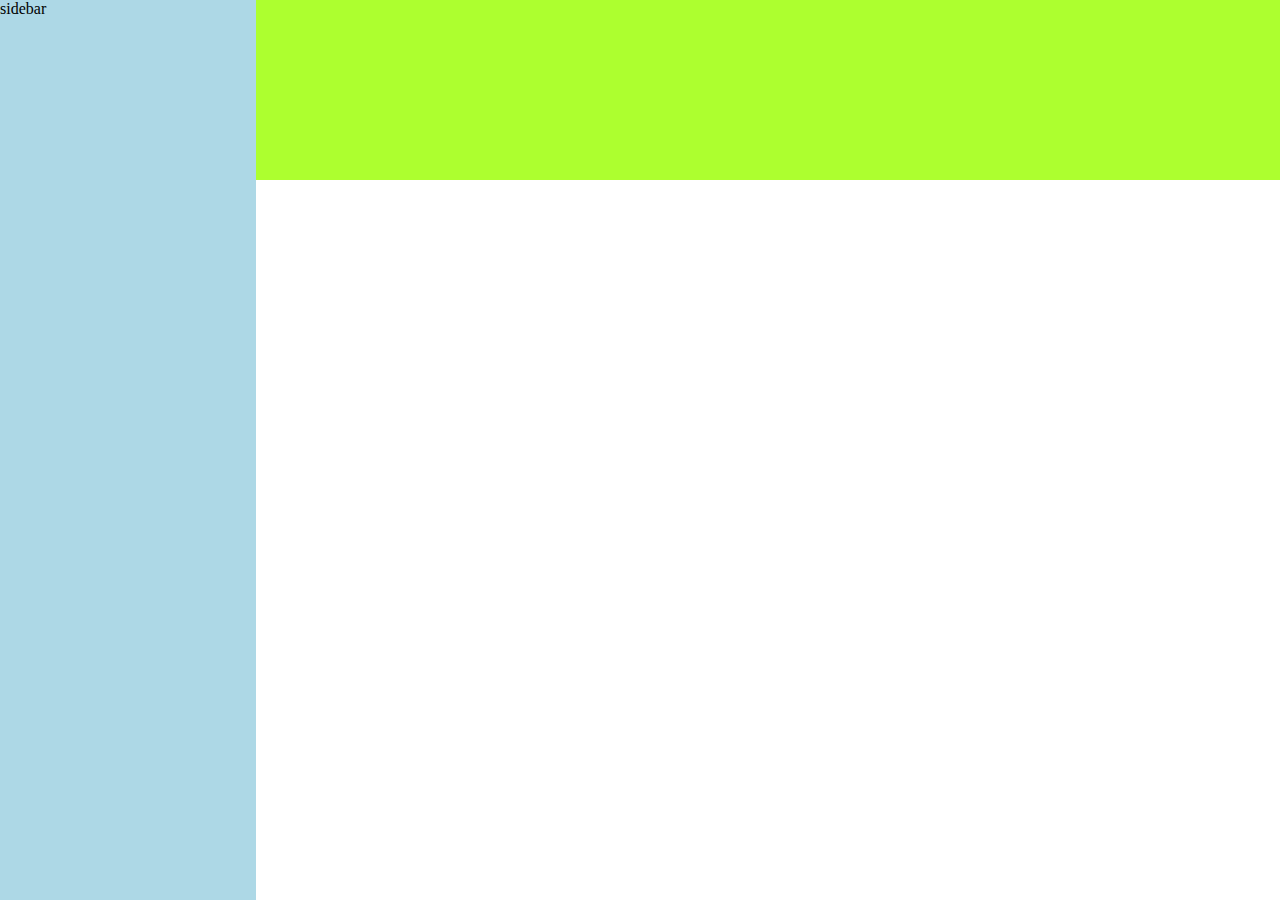
==== index.html @ d16933cb "Created basic structure for dashboard" ====
<!DOCTYPE html>
<html lang="en">
<head>
    <meta charset="UTF-8">
    <meta name="viewport" content="width=device-width, initial-scale=1.0">
    <title>Dashboard</title>
    <link rel="stylesheet" href="style.css">
</head>
<body>
    <div class="sidebar">
        sidebar
    </div>
    <div class="header">

    </div>
    <div class="board-body"></div>
</body>
</html>
---- style.css ----
body {
    margin: 0;
    padding: 0;
    width: 100vw;
    height: 100vh;
    display: grid;
    grid-template-columns: 1fr 4fr;
    grid-template-rows: 1fr 4fr;
}

.sidebar {
    grid-column: 1 / 1;
    grid-row: 1 / 3;
    background-color: lightblue;
}

.header {
    grid-column: 2 / 2;
    grid-row: 1 / 2;
    background-color: greenyellow;
}
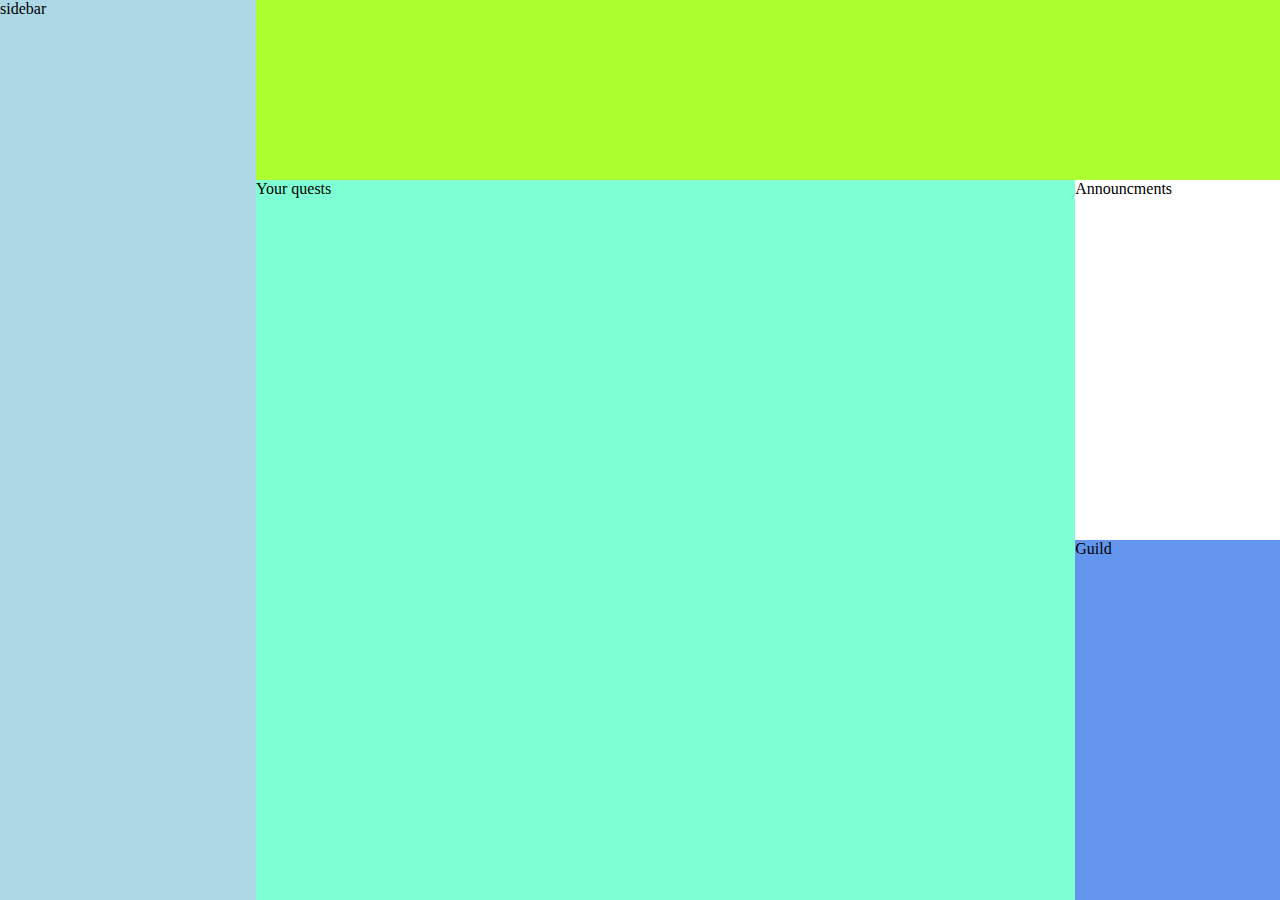
==== commit 16016953: "Created basic structure for actual board" ====
--- a/index.html
+++ b/index.html
@@ -7,12 +7,16 @@
     <link rel="stylesheet" href="style.css">
 </head>
 <body>
-    <div class="sidebar">
+    <section class="sidebar">
         sidebar
-    </div>
-    <div class="header">
+    </section>
+    <section class="header">
 
-    </div>
-    <div class="board-body"></div>
+    </section>
+    <section class="board-body">
+        <div  class="quests">Your quests</div>
+        <div class="announcments">Announcments</div>
+        <div class="guild">Guild</div>
+    </section>
 </body>
 </html>--- a/style.css
+++ b/style.css
@@ -21,4 +21,26 @@
     grid-column: 2 / 2;
     grid-row: 1 / 2;
     background-color: greenyellow;
+}
+
+.board-body {
+    display: grid;
+    grid-template-columns: 4fr 1fr;
+    grid-template-rows: 1fr 1fr;
+}
+
+.quests {
+    grid-column: 1 / 1;
+    grid-row: 1 / 3;
+    background-color: aquamarine;
+}
+
+.announcements {
+    grid-column: 2 / 2;
+    grid-row: 1 / 2;
+    background-color: chocolate;
+}
+
+.guild {
+    background-color: cornflowerblue;
 }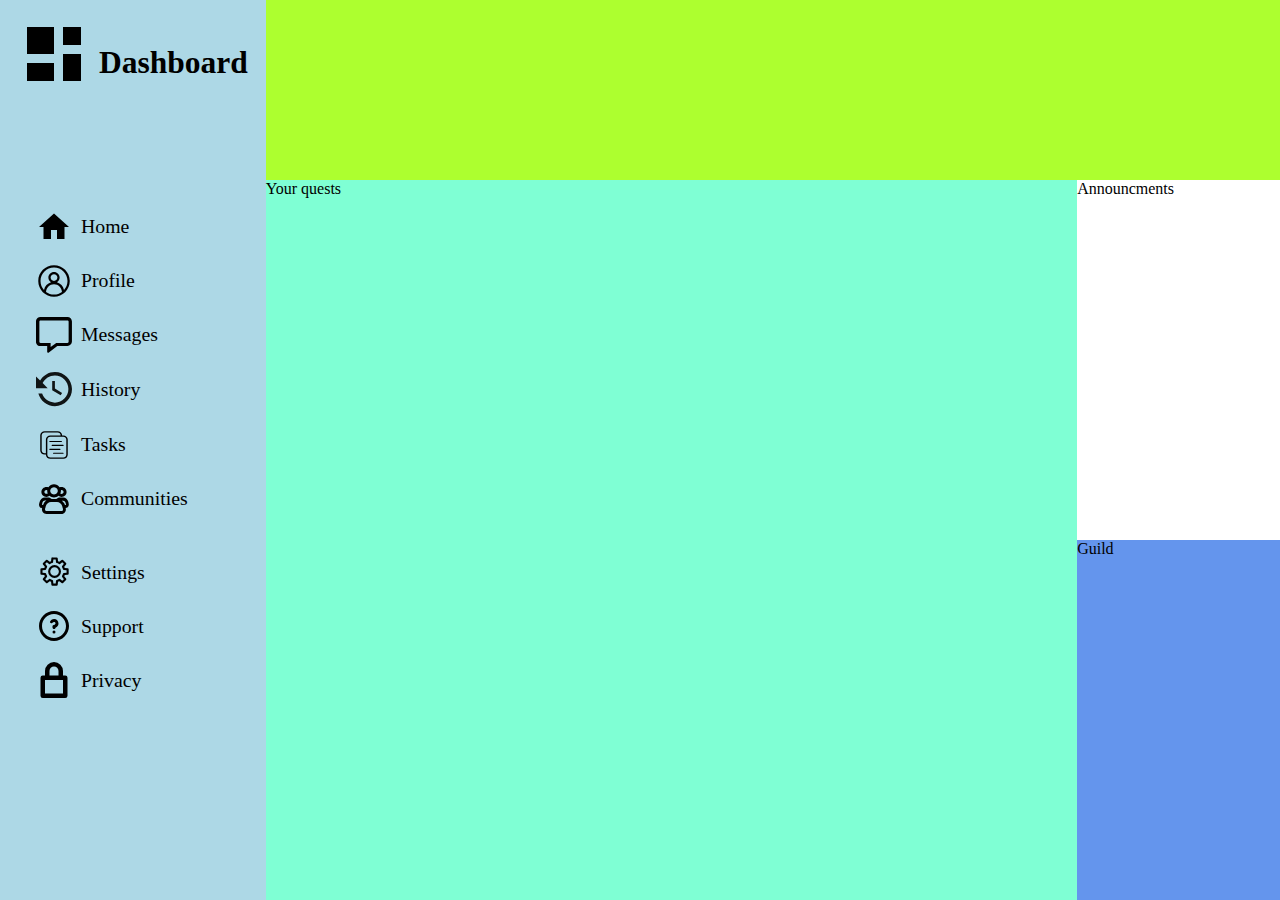
==== commit af1fa61d: "structured and stylised sidebar. Added sidebar icons" ====
--- a/index.html
+++ b/index.html
@@ -8,7 +8,50 @@
 </head>
 <body>
     <section class="sidebar">
-        sidebar
+        <div class="sidebar-heading">
+            <img src="assets/icons/noun-dashboard-4435403.svg" alt="dashboard-icon">
+            <h1>Dashboard</h1>
+        </div>
+        <div class="menu">
+            <div class="menu-container">
+                <img class="menu-icon" src="assets/icons/home-icon.svg" alt="home-icon">
+                <div class="menu-link">Home</div>
+            </div>
+            <div class="menu-container">
+                <img class="menu-icon" src="assets/icons/profile-icon.svg" alt="home-icon">
+                <div class="menu-link">Profile</div>
+            </div>
+            <div class="menu-container">
+                <img class="menu-icon" src="assets/icons/message-icon.svg" alt="home-icon">
+                <div class="menu-link">Messages</div>
+            </div>
+            <div class="menu-container">
+                <img class="menu-icon" src="assets/icons/history-icon.svg" alt="home-icon">
+                <div class="menu-link">History</div>
+            </div>
+            <div class="menu-container">
+                <img class="menu-icon" src="assets/icons/task-icon.svg" alt="home-icon">
+                <div class="menu-link">Tasks</div>
+            </div>
+            <div class="menu-container">
+                <img class="menu-icon" src="assets/icons/community-icon.svg" alt="home-icon">
+                <div class="menu-link">Communities</div>
+            </div>
+        </div>
+        <div class="menu">
+            <div class="menu-container">
+                <img class="menu-icon" src="assets/icons/settings-icon.svg" alt="home-icon">
+                <div class="menu-link">Settings</div>
+            </div>
+            <div class="menu-container">
+                <img class="menu-icon" src="assets/icons/support-icon.svg" alt="home-icon">
+                <div class="menu-link">Support</div>
+            </div>
+            <div class="menu-container">
+                <img class="menu-icon" src="assets/icons/privacy-icon.svg" alt="home-icon">
+                <div class="menu-link">Privacy</div>
+            </div>
+        </div>
     </section>
     <section class="header">
 
--- a/style.css
+++ b/style.css
@@ -15,7 +15,50 @@
     grid-column: 1 / 1;
     grid-row: 1 / 3;
     background-color: lightblue;
+    padding: min(2vh,2vw);
+    display: grid;
+    grid-template-rows: 1fr 2fr 2fr;
 }
+
+
+
+.sidebar-heading {
+    grid-row: 1 / 2;
+    display: flex;
+    align-items: center;
+    align-self: start;
+}
+
+.sidebar-heading > img {
+    width: min(8vh,10vw);
+    margin-right: min(1vh,1vw);
+}
+
+.sidebar-heading > h1 {
+    font-size: min(3.5vh,5vw);
+}
+
+.menu {
+    display: flex;
+    flex-direction: column;
+    padding: min(2vh, 2vw);
+    gap: min(2vh, 2vw);
+}
+
+.menu-container {
+    display: flex;
+    align-items: center;
+    gap: 1vh;
+}
+
+.menu-icon {
+    width: min(4vh,4vw);
+}
+
+.menu-link {
+    font-size: min(2.2vh,4vw);
+}
+
 
 .header {
     grid-column: 2 / 2;
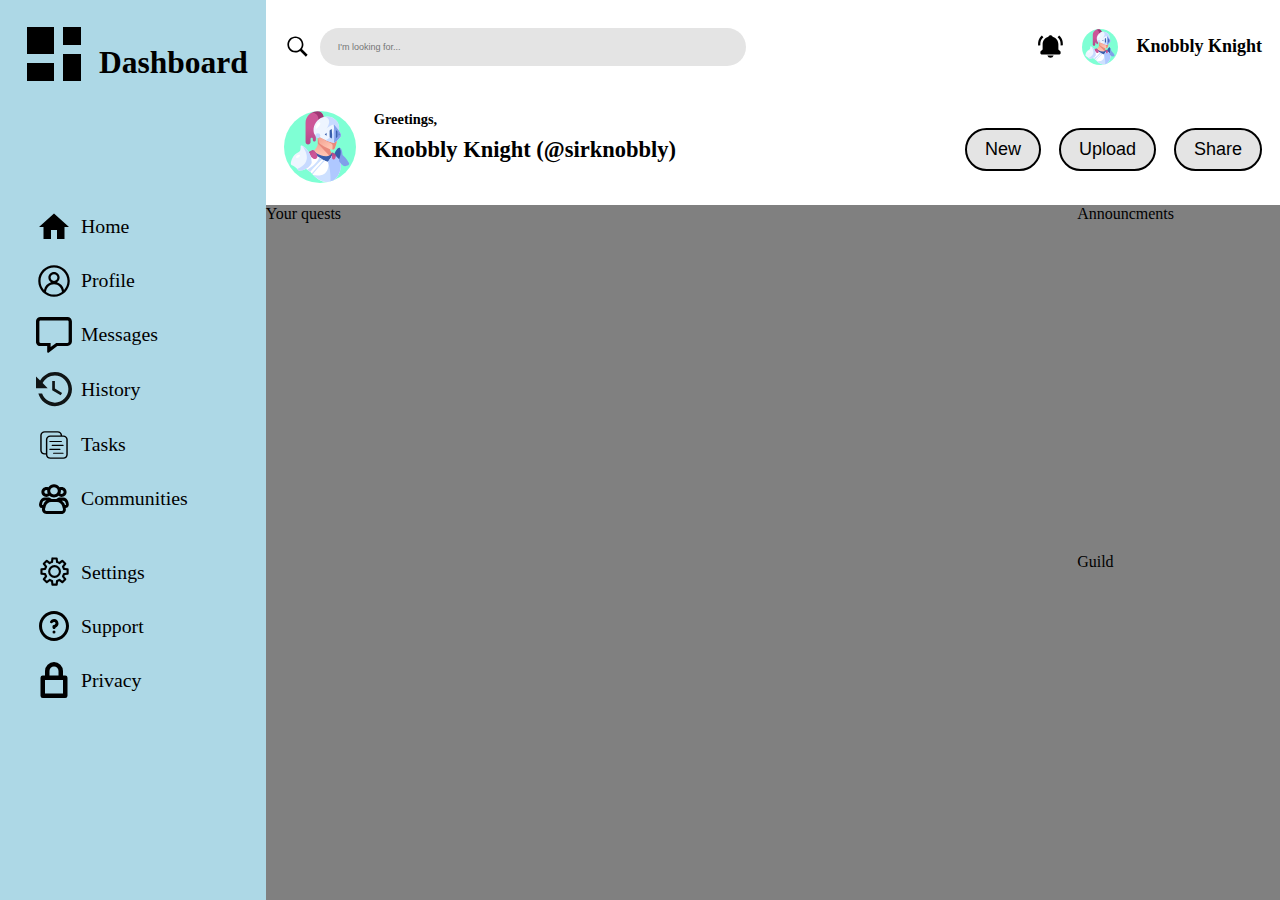
==== commit f2a84f06: "added features to header and stylised" ====
--- a/index.html
+++ b/index.html
@@ -7,6 +7,35 @@
     <link rel="stylesheet" href="style.css">
 </head>
 <body>
+    <header>
+        <div class="head-upper">
+            <div class="search-container">
+                <img class="head-icon" src="assets/icons/search-icon.svg" alt="search icon">
+                <input class="searchbar" type="text" placeholder="I'm looking for...">
+            </div>
+            <div class="profile-icons">
+                <img class="head-icon" src="assets/icons/bell-icon.svg" alt="bell ring icon">
+                <img class="profile-icon-mini" src="assets/icons/knight-icon.svg" alt="knight profile icon">
+                <p class="profile-name-mini">Knobbly Knight</p>
+            </div>
+        </div>
+        <div class="head-lower">
+            <div class="greeting-container">
+                <div class="profile-icon-container">
+                    <img class="profile-icon-normal" src="assets/icons/knight-icon.svg" alt="knight profile icon">
+                </div>
+            </div>
+            <div class="greeting-text-container">
+                <p class="greet">Greetings,</p>
+                <p class="profile-name-normal">Knobbly Knight (@sirknobbly)</p>
+            </div>
+            <div class="buttons-container">
+                <button class="header-button">New</button>
+                <button class="header-button">Upload</button>
+                <button class="header-button">Share</button>
+            </div>
+        </div>
+    </header>
     <section class="sidebar">
         <div class="sidebar-heading">
             <img src="assets/icons/noun-dashboard-4435403.svg" alt="dashboard-icon">
@@ -53,9 +82,6 @@
             </div>
         </div>
     </section>
-    <section class="header">
-
-    </section>
     <section class="board-body">
         <div  class="quests">Your quests</div>
         <div class="announcments">Announcments</div>
--- a/style.css
+++ b/style.css
@@ -1,4 +1,6 @@
-
+:root {
+    --light-grey: rgb(228, 228, 228);
+}
 
 
 body {
@@ -60,30 +62,137 @@
 }
 
 
-.header {
+header {
     grid-column: 2 / 2;
     grid-row: 1 / 2;
-    background-color: greenyellow;
+    display: flex;
+    flex-flow: column nowrap;
 }
+
+.head-upper {
+    display: flex;
+    gap: 2vh;
+}
+
+.search-container {
+    flex: 1;
+    display: flex;
+    padding: 2vh;
+    gap: 1vh;
+    align-items: center;
+
+}
+
+.searchbar {
+    height: 4vh;
+    flex: 1;
+    min-width: 1vh;
+    max-width: 50vh;
+    font-size: 1vh;
+    padding-left: 2vh;
+    border-radius: 25vh;
+    border: none;
+    background-color: var(--light-grey);
+}
+
+
+.head-icon {
+    width: min(3vh, 3vw);
+}
+
+.profile-icons {
+    
+    padding: min(2vh, 2vw);
+    gap: min(2vh, 2vw);
+    align-items: center;
+    justify-content: flex-end;
+    display: flex;
+    flex: 1;
+}
+
+.profile-icon-mini {
+    width: min(4vh, 4vw);
+    border-radius: 3vh;
+    background-color: aquamarine;
+}
+
+.profile-name-mini {
+    font-size: min(2vh, 2vw);
+    font-weight: bold;
+    align-self: center;
+}
+
+.head-lower {
+    display: flex;
+    padding: 2vh;
+}
+
+.greeting-container {
+    display: flex;
+    align-items: center;
+    gap: min(2vh, 2vw);
+}
+
+.profile-icon-normal {
+    width: min(8vh, 10vw);
+    border-radius: 5vh;
+    background-color: aquamarine;
+}
+
+.greeting-text-container {
+    display: flex;
+    flex-direction: column;
+    gap: min(1vh, 1vw);
+    font-weight: bold;
+    padding-left: 2vh;
+}
+
+.greet {
+    font-size: min(1.6vh, 3vw);
+    padding: 0;
+    margin: 0;
+}
+
+.profile-name-normal {
+    font-size: min(2.5vh, 3vw);
+    padding: 0;
+    margin: 0;
+}
+
+.buttons-container {
+    display: flex;
+    flex: 1;
+    justify-content: flex-end;
+    align-items: center;
+    gap: min(2vh, 2vw)
+}
+
+.header-button {
+    font-size: min(2vh, 3vw);
+    padding: min(1vh,2vw) min(2vh,3vw);
+    background-color: var(--light-grey);
+    border-radius: 5vh;
+    border-style: solid;
+    border-color: black;
+}
+
 
 .board-body {
     display: grid;
     grid-template-columns: 4fr 1fr;
     grid-template-rows: 1fr 1fr;
+    background-color: grey;
 }
 
 .quests {
     grid-column: 1 / 1;
     grid-row: 1 / 3;
-    background-color: aquamarine;
 }
 
 .announcements {
     grid-column: 2 / 2;
     grid-row: 1 / 2;
-    background-color: chocolate;
 }
 
 .guild {
-    background-color: cornflowerblue;
 }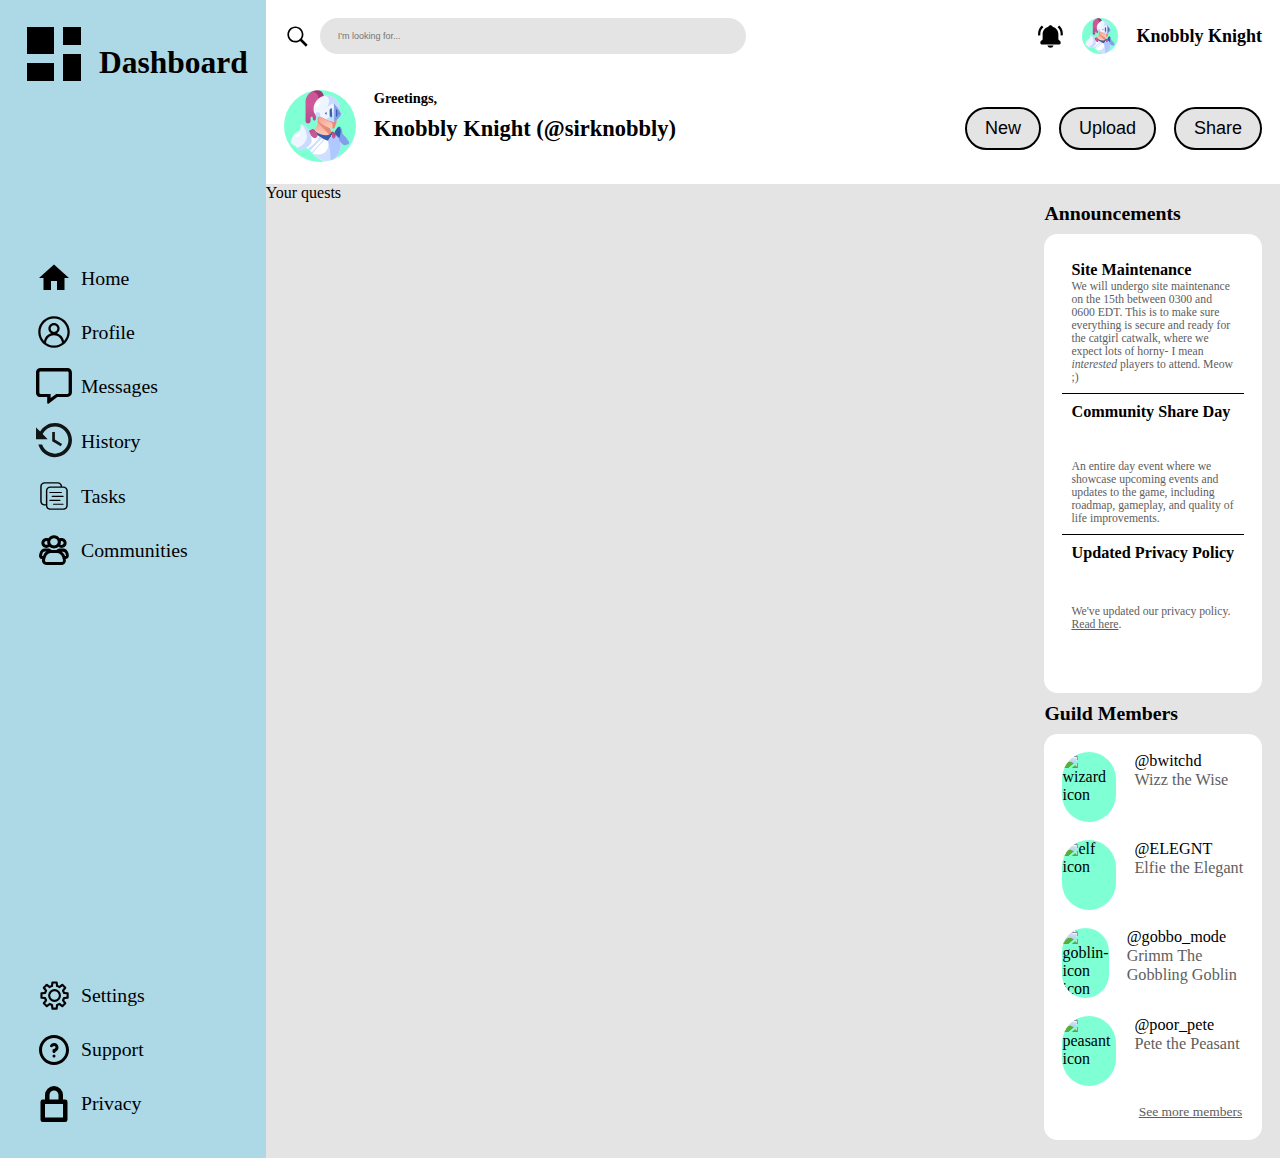
==== commit a23b5ab9: "Added announcement and guild member sections, with style!" ====
--- a/index.html
+++ b/index.html
@@ -41,7 +41,7 @@
             <img src="assets/icons/noun-dashboard-4435403.svg" alt="dashboard-icon">
             <h1>Dashboard</h1>
         </div>
-        <div class="menu">
+        <div class="menu-top">
             <div class="menu-container">
                 <img class="menu-icon" src="assets/icons/home-icon.svg" alt="home-icon">
                 <div class="menu-link">Home</div>
@@ -67,7 +67,7 @@
                 <div class="menu-link">Communities</div>
             </div>
         </div>
-        <div class="menu">
+        <div class="menu-bottom">
             <div class="menu-container">
                 <img class="menu-icon" src="assets/icons/settings-icon.svg" alt="home-icon">
                 <div class="menu-link">Settings</div>
@@ -82,10 +82,69 @@
             </div>
         </div>
     </section>
-    <section class="board-body">
+    <main>
         <div  class="quests">Your quests</div>
-        <div class="announcments">Announcments</div>
-        <div class="guild">Guild</div>
-    </section>
+        <div class="other">
+            <p class="main-header-text">Announcements</p>
+            <div class="announcements-container">
+                <div class="announcement">
+                    <div class="announcement-header">Site Maintenance</div>
+                    <div class="announcement-text">
+                        We will undergo site maintenance on the 15th between 0300 and 0600 EDT. This is to make sure everything
+                        is secure and ready for the catgirl catwalk, where we expect lots of horny- I mean <em>interested</em>
+                        players to attend. Meow ;)
+                    </div>
+                </div>
+                <div class="announcement">
+                    <div class="announcement-header">Community Share Day</div>
+                    <div class="announcement-text">
+                        An entire day event where we showcase upcoming events and updates to the game,
+                        including roadmap, gameplay, and quality of life improvements.
+                    </div>
+                </div>
+                <div class="announcement">
+                    <div class="announcement-header">Updated Privacy Policy</div>
+                    <div class="announcement-text">
+                        We've updated our privacy policy. <u>Read here</u>.
+                    </div>
+                </div>
+                
+            </div>
+            <p class="main-header-text">Guild Members</p>
+            <div class="guild-container">
+                <div class="member-container">
+                    <img class="member-icon" src="assets/icons/wizard_icon.svg" alt="wizard icon">
+                    <div class="member-info">
+                        <p class="member-tag">@bwitchd</p>
+                        <p class="member-name">Wizz the Wise</p>
+                    </div>
+                </div>
+                <div class="member-container">
+                    <img class="member-icon" src="assets/icons/elf-icon.svg" alt="elf icon">
+                    <div class="member-info">
+                        <p class="member-tag">@ELEGNT</p>
+                        <p class="member-name">Elfie the Elegant</p>
+                    </div>
+                </div>
+                <div class="member-container">
+                    <img class="member-icon" src="assets/icons/goblin-icon.svg" alt="goblin-icon icon">
+                    <div class="member-info">
+                        <p class="member-tag">@gobbo_mode</p>
+                        <p class="member-name">Grimm The Gobbling Goblin</p>
+                    </div>
+                </div>
+                <div class="member-container">
+                    <img class="member-icon" src="assets/icons/peasant-icon.svg" alt="peasant icon">
+                    <div class="member-info">
+                        <p class="member-tag">@poor_pete</p>
+                        <p class="member-name">Pete the Peasant</p>
+                    </div>
+                </div>
+                <div class="link-container">
+                    <a href="#">See more members</a>
+                </div>
+            </div>
+        </div>
+    </main>
 </body>
 </html>--- a/style.css
+++ b/style.css
@@ -1,8 +1,13 @@
 :root {
     --light-grey: rgb(228, 228, 228);
-}
-
-
+    --text-colour: rgb(94, 94, 94);
+}
+
+* {
+    box-sizing: border-box;
+    padding: 0;
+    margin: 0;
+}
 body {
     margin: 0;
     padding: 0;
@@ -40,9 +45,17 @@
     font-size: min(3.5vh,5vw);
 }
 
-.menu {
-    display: flex;
-    flex-direction: column;
+.menu-top {
+    display: flex;
+    flex-direction: column;
+    padding: min(2vh, 2vw);
+    gap: min(2vh, 2vw);
+}
+
+.menu-bottom {
+    display: flex;
+    flex-direction: column;
+    justify-content: flex-end;
     padding: min(2vh, 2vw);
     gap: min(2vh, 2vw);
 }
@@ -67,6 +80,7 @@
     grid-row: 1 / 2;
     display: flex;
     flex-flow: column nowrap;
+    
 }
 
 .head-upper {
@@ -177,22 +191,113 @@
 }
 
 
-.board-body {
-    display: grid;
-    grid-template-columns: 4fr 1fr;
-    grid-template-rows: 1fr 1fr;
-    background-color: grey;
+main {
+    display: grid;
+    grid-template-columns: 3fr 1fr;
+    background-color: var(--light-grey);
 }
 
 .quests {
     grid-column: 1 / 1;
-    grid-row: 1 / 3;
-}
-
-.announcements {
+}
+
+.other {
     grid-column: 2 / 2;
-    grid-row: 1 / 2;
-}
-
-.guild {
+    display: flex;
+    flex-direction: column;
+    padding: 2vh;
+    row-gap: 1vh;
+}
+
+.main-header-text {
+    font-weight: bold;
+    font-size: 2.2vh;
+}
+
+.announcements-container{
+    display: grid;
+    background-color: white;
+    grid-template-rows: repeat(3, 1fr);
+    padding: 2vh;
+    border-radius: 1.5vh;
+    justify-content: center;
+
+}
+
+.announcements-container .announcement:first-child {
+    border: none;
+}
+
+.announcement {
+    display: flex;
+    flex: 1;
+    flex-direction: column;
+    overflow: hidden;
+    text-overflow: ellipsis;
+    padding: 1vh;
+    border-top: 1px solid black;
+}
+
+.announcement-header {
+    font-size: 1.8vh;
+    font-weight: bold;
+    flex: 1;
+}
+
+.announcement-text {
+    font-size: 1.3vh;
+    color: var(--text-colour);
+    flex: 1;
+}
+
+.guild-container {
+    display: grid;
+    background-color: white;
+    grid-template-rows: repeat(4, 1fr) 0.25fr;
+    padding: 2vh;
+    border-radius: 1.5vh;
+    justify-content: center;
+    gap: 2vh;
+}
+
+.member-container {
+    display: flex;
+    flex: 1;
+    gap: 2vh;
+    justify-content: flex-start;
+}
+.member-icon {
+    width: min(6vh, 10vw);
+    background-color: aquamarine;
+    border-radius: 5vh;
+}
+
+.member-text {
+    display: flex;
+    flex-direction: column;
+    justify-content: center;
+}
+
+.member-tag {
+    font-size: 1.8vh;
+}
+
+.member-name {
+    font-size: 1.8vh;
+    color: var(--text-colour);
+}
+
+.link-container {
+    display: flex;
+    justify-content: flex-end;
+}
+
+.link-container a:link {
+    margin-right: 1%;
+    color: var(--text-colour);
+    font-size: 1.5vh;
+}
+
+.link-container a:visited {
+    color: rgb(69, 69, 69);
 }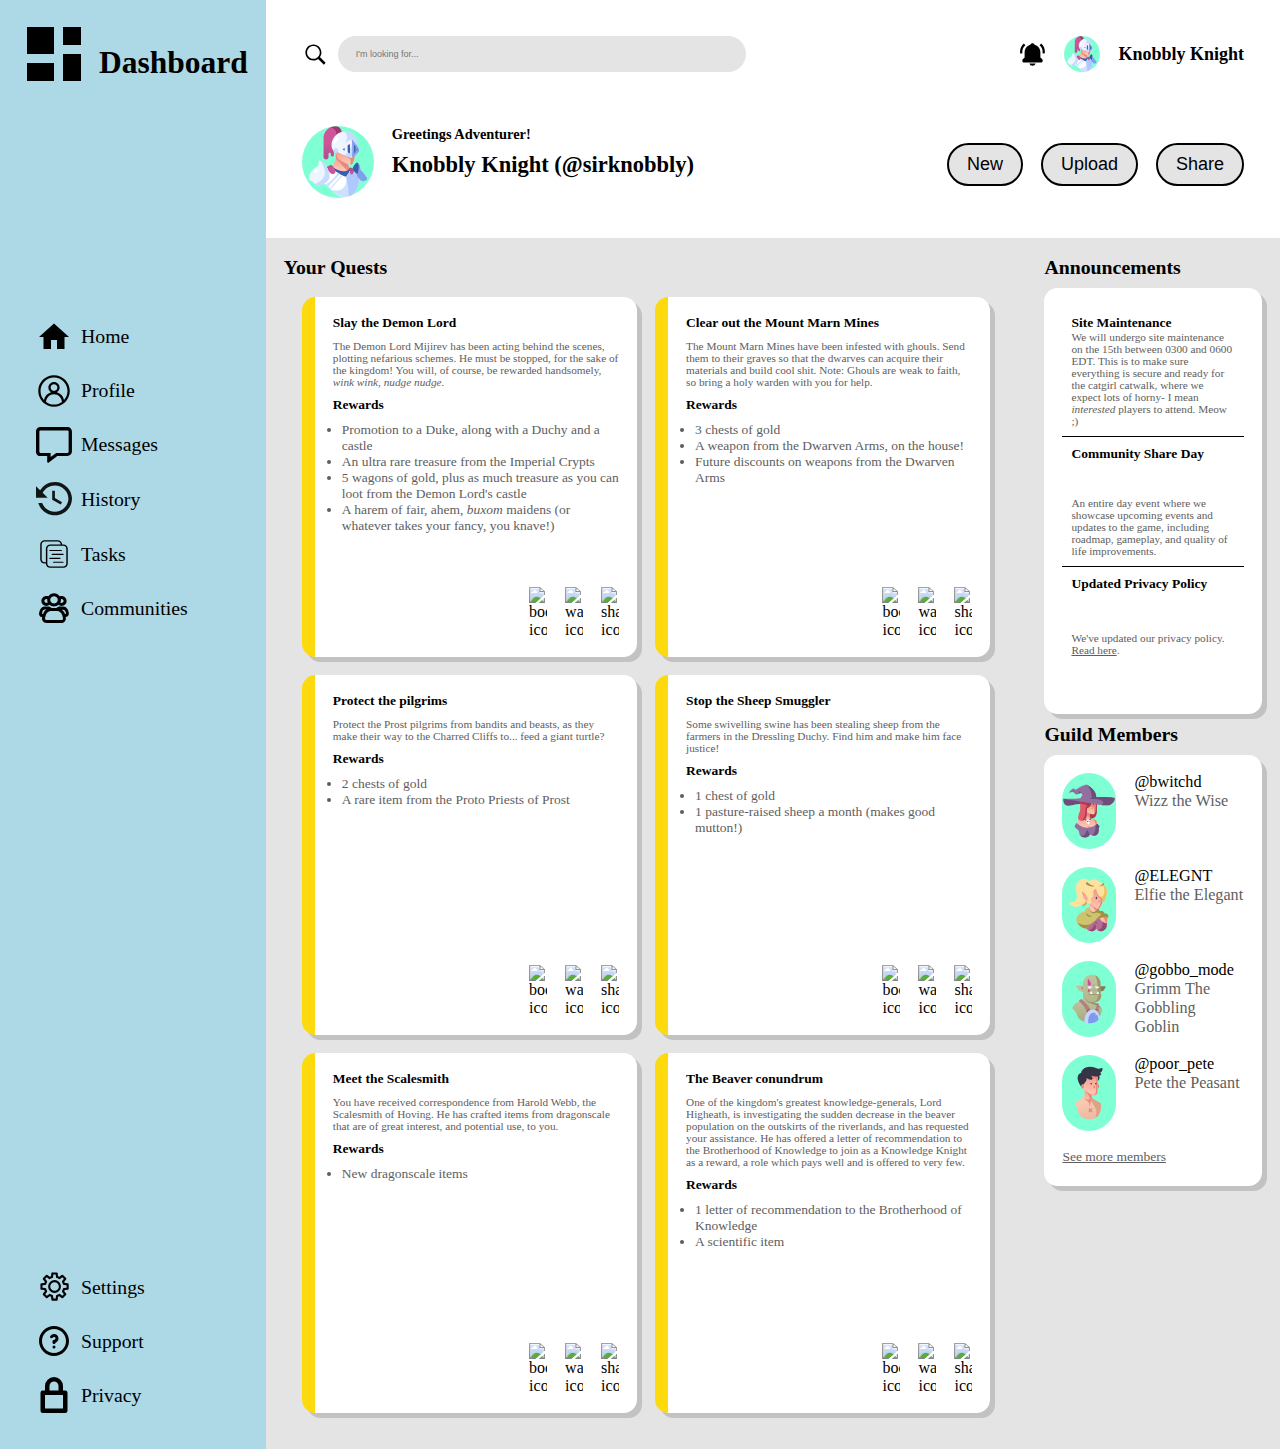
==== commit c5aa5aaf: "Added quest board features and styled it" ====
--- a/index.html
+++ b/index.html
@@ -7,7 +7,7 @@
     <link rel="stylesheet" href="style.css">
 </head>
 <body>
-    <header>
+    <section class="header">
         <div class="head-upper">
             <div class="search-container">
                 <img class="head-icon" src="assets/icons/search-icon.svg" alt="search icon">
@@ -26,7 +26,7 @@
                 </div>
             </div>
             <div class="greeting-text-container">
-                <p class="greet">Greetings,</p>
+                <p class="greet">Greetings Adventurer!</p>
                 <p class="profile-name-normal">Knobbly Knight (@sirknobbly)</p>
             </div>
             <div class="buttons-container">
@@ -35,7 +35,7 @@
                 <button class="header-button">Share</button>
             </div>
         </div>
-    </header>
+    </section>
     <section class="sidebar">
         <div class="sidebar-heading">
             <img src="assets/icons/noun-dashboard-4435403.svg" alt="dashboard-icon">
@@ -83,7 +83,128 @@
         </div>
     </section>
     <main>
-        <div  class="quests">Your quests</div>
+        <div  class="quests">
+            <p class="main-header-text">Your Quests</p>
+            <div class="quests-container">
+                <div class="quest">
+                    <div class="quest-header">Slay the Demon Lord</div>
+                    <div class="quest-text">The Demon Lord Mijirev has been acting behind the scenes, plotting nefarious schemes.
+                         He must be stopped, for the sake of the kingdom!
+                         You will, of course, be rewarded handsomely, <em>wink wink, nudge nudge</em>.
+                    </div>
+                    <div class="quest-header">Rewards</div>
+                    <div class="rewards">
+                        <ul>
+                            <li>Promotion to a Duke, along with a Duchy and a castle</li>
+                            <li>An ultra rare treasure from the Imperial Crypts</li>
+                            <li>5 wagons of gold, plus as much treasure as you can loot from the Demon Lord's castle</li>
+                            <li>A harem of fair, ahem, <em>buxom</em> maidens (or whatever takes your fancy, you knave!)</li>
+                        </ul>
+                    </div>
+                    <div class="quest-icons">
+                        <img class="quest-icon" src="assets/icons/bookmark-icon.svg" alt="bookmark-icon">
+                        <img class="quest-icon" src="assets/icons/watch-icon.svg" alt="watch-icon">
+                        <img class="quest-icon" src="assets/icons/share-icon.svg" alt="share-icon">
+                    </div>
+                </div>
+                <div class="quest">
+                    <div class="quest-header">Clear out the Mount Marn Mines</div>
+                    <div class="quest-text">The Mount Marn Mines have been infested with ghouls. 
+                        Send them to their graves so that the dwarves can acquire their materials and build cool shit. 
+                        Note: Ghouls are weak to faith, so bring a holy warden with you for help.
+                    </div>
+                    <div class="quest-header">Rewards</div>
+                    <div class="rewards">
+                        <ul>
+                            <li>3 chests of gold</li>
+                            <li>A weapon from the Dwarven Arms, on the house!</li>
+                            <li>Future discounts on weapons from the Dwarven Arms</li>
+                        </ul>
+                    </div>
+                    <div class="quest-icons">
+                        <img class="quest-icon" src="assets/icons/bookmark-icon.svg" alt="bookmark-icon">
+                        <img class="quest-icon" src="assets/icons/watch-icon.svg" alt="watch-icon">
+                        <img class="quest-icon" src="assets/icons/share-icon.svg" alt="share-icon">
+                    </div>
+                </div>
+                <div class="quest">
+                    <div class="quest-header">Protect the pilgrims</div>
+                    <div class="quest-text">Protect the Prost pilgrims from bandits and beasts, 
+                        as they make their way to the Charred Cliffs to... feed a giant turtle? 
+                    </div>
+                    <div class="quest-header">Rewards</div>
+                    <div class="rewards">
+                        <ul>
+                            <li>2 chests of gold</li>
+                            <li>A rare item from the Proto Priests of Prost</li>
+                        </ul>
+                    </div>
+                    <div class="quest-icons">
+                        <img class="quest-icon" src="assets/icons/bookmark-icon.svg" alt="bookmark-icon">
+                        <img class="quest-icon" src="assets/icons/watch-icon.svg" alt="watch-icon">
+                        <img class="quest-icon" src="assets/icons/share-icon.svg" alt="share-icon">
+                    </div>
+                </div>
+                <div class="quest">
+                    <div class="quest-header">Stop the Sheep Smuggler</div>
+                    <div class="quest-text">Some swivelling swine has been stealing sheep from the farmers in the Dressling Duchy. 
+                        Find him and make him face justice!
+                    </div>
+                    <div class="quest-header">Rewards</div>
+                    <div class="rewards">
+                        <ul>
+                            <li>1 chest of gold</li>
+                            <li>1 pasture-raised sheep a month (makes good mutton!)</li>
+                        </ul>
+                    </div>
+                    <div class="quest-icons">
+                        <img class="quest-icon" src="assets/icons/bookmark-icon.svg" alt="bookmark-icon">
+                        <img class="quest-icon" src="assets/icons/watch-icon.svg" alt="watch-icon">
+                        <img class="quest-icon" src="assets/icons/share-icon.svg" alt="share-icon">
+                    </div>
+                </div>
+                <div class="quest">
+                    <div class="quest-header">Meet the Scalesmith</div>
+                    <div class="quest-text">
+                        You have received correspondence from Harold Webb, the Scalesmith of Hoving.
+                         He has crafted items from dragonscale that are of great interest, and potential use, to you.
+                    </div>
+                    <div class="quest-header">Rewards</div>
+                    <div class="rewards">
+                        <ul>
+                            <li>New dragonscale items</li>
+                        </ul>
+                    </div>
+                    <div class="quest-icons">
+                        <img class="quest-icon" src="assets/icons/bookmark-icon.svg" alt="bookmark-icon">
+                        <img class="quest-icon" src="assets/icons/watch-icon.svg" alt="watch-icon">
+                        <img class="quest-icon" src="assets/icons/share-icon.svg" alt="share-icon">
+                    </div>
+                </div>
+                <div class="quest">
+                    <div class="quest-header">The Beaver conundrum</div>
+                    <div class="quest-text">
+                        One of the kingdom's greatest knowledge-generals, Lord Higheath, is investigating
+                         the sudden decrease in the beaver population on the outskirts of the riverlands,
+                         and has requested your assistance. He has offered a letter of recommendation to
+                         the Brotherhood of Knowledge to join as a Knowledge Knight as a reward, a role
+                         which pays well and is offered to very few.
+                    </div>
+                    <div class="quest-header">Rewards</div>
+                    <div class="rewards">
+                        <ul>
+                            <li>1 letter of recommendation to the Brotherhood of Knowledge</li>
+                            <li>A scientific item</li>
+                        </ul>
+                    </div>
+                    <div class="quest-icons">
+                        <img class="quest-icon" src="assets/icons/bookmark-icon.svg" alt="bookmark-icon">
+                        <img class="quest-icon" src="assets/icons/watch-icon.svg" alt="watch-icon">
+                        <img class="quest-icon" src="assets/icons/share-icon.svg" alt="share-icon">
+                    </div>
+                </div>
+            </div>
+        </div>
         <div class="other">
             <p class="main-header-text">Announcements</p>
             <div class="announcements-container">
--- a/style.css
+++ b/style.css
@@ -1,6 +1,10 @@
 :root {
     --light-grey: rgb(228, 228, 228);
     --text-colour: rgb(94, 94, 94);
+    --shadow-colour: rgba(0, 0, 0, 0.15);
+    --spine-colour: rgb(253, 218, 13);
+    --card-shadow: 5px 5px 0 var(--shadow-colour);
+    --card-spine: 1.5vh solid var(--spine-colour);
 }
 
 * {
@@ -8,6 +12,8 @@
     padding: 0;
     margin: 0;
 }
+
+
 body {
     margin: 0;
     padding: 0;
@@ -75,11 +81,14 @@
 }
 
 
-header {
+.header {
     grid-column: 2 / 2;
     grid-row: 1 / 2;
     display: flex;
-    flex-flow: column nowrap;
+    flex-direction: column;
+    box-shadow: 0px 10px 5px 0px rgba(0,0,0,1);
+    padding: 2vh;
+    gap: 2vh; 
     
 }
 
@@ -199,6 +208,59 @@
 
 .quests {
     grid-column: 1 / 1;
+    padding: 2vh;
+}
+
+.quests-container {
+    padding: 2vh;
+    display: grid;
+    grid-template-columns: repeat(auto-fit, minmax(300px, 1fr));
+    column-gap: 2vh;
+    row-gap: 2vh;
+    
+}
+
+.quest {
+    display: flex;
+    flex-direction: column;
+    border-left: var(--card-spine);
+    box-shadow: var(--card-shadow);
+    background-color: white;
+    border-radius: 1.5vh;
+    gap: min(1vh, 1vw);
+    padding: 2vh;
+    height: 40vh;
+    overflow: auto;
+}
+
+.quest-header {
+    font-weight: bold;
+    font-size: 1.5vh;
+}
+
+.quest-text {
+    font-size: 1.25vh;
+    color: var(--text-colour);
+}
+
+.rewards {
+    font-size: 1.5vh;
+    color: var(--text-colour);
+}
+
+.rewards ul {
+    padding-left: 1vh;
+}
+
+.quest-icons {
+    margin-top: auto;
+    display: flex;
+    align-self: flex-end;
+    gap: min(2vh, 2vw);
+}
+
+.quest-icon {
+    width: 2vh;
 }
 
 .other {
@@ -221,6 +283,7 @@
     padding: 2vh;
     border-radius: 1.5vh;
     justify-content: center;
+    box-shadow: var(--card-shadow);
 
 }
 
@@ -239,13 +302,13 @@
 }
 
 .announcement-header {
-    font-size: 1.8vh;
+    font-size: 1.5vh;
     font-weight: bold;
     flex: 1;
 }
 
 .announcement-text {
-    font-size: 1.3vh;
+    font-size: 1.25vh;
     color: var(--text-colour);
     flex: 1;
 }
@@ -258,6 +321,7 @@
     border-radius: 1.5vh;
     justify-content: center;
     gap: 2vh;
+    box-shadow: var(--card-shadow);
 }
 
 .member-container {
@@ -289,11 +353,10 @@
 
 .link-container {
     display: flex;
-    justify-content: flex-end;
+    justify-content: flex-start;
 }
 
 .link-container a:link {
-    margin-right: 1%;
     color: var(--text-colour);
     font-size: 1.5vh;
 }
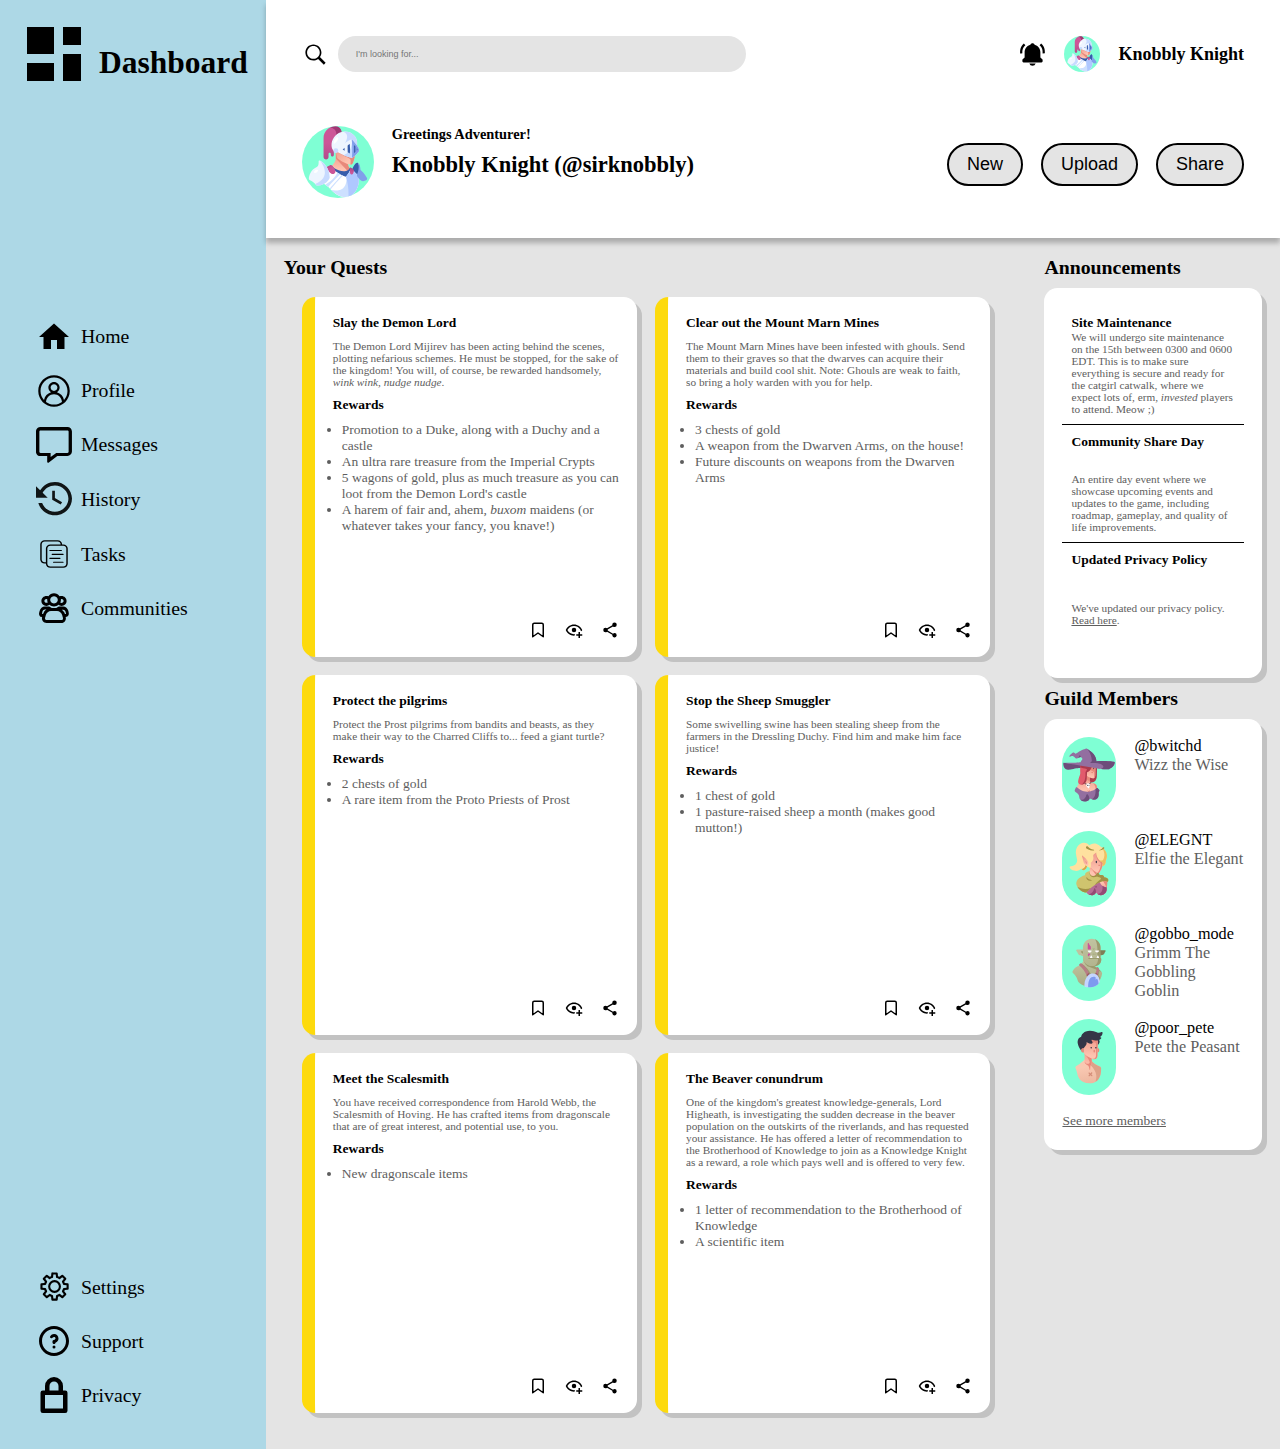
==== commit d3b039bc: "fixed header shadow by changing z index" ====
--- a/index.html
+++ b/index.html
@@ -98,7 +98,7 @@
                             <li>Promotion to a Duke, along with a Duchy and a castle</li>
                             <li>An ultra rare treasure from the Imperial Crypts</li>
                             <li>5 wagons of gold, plus as much treasure as you can loot from the Demon Lord's castle</li>
-                            <li>A harem of fair, ahem, <em>buxom</em> maidens (or whatever takes your fancy, you knave!)</li>
+                            <li>A harem of fair and, ahem, <em>buxom</em> maidens (or whatever takes your fancy, you knave!)</li>
                         </ul>
                     </div>
                     <div class="quest-icons">
@@ -212,7 +212,7 @@
                     <div class="announcement-header">Site Maintenance</div>
                     <div class="announcement-text">
                         We will undergo site maintenance on the 15th between 0300 and 0600 EDT. This is to make sure everything
-                        is secure and ready for the catgirl catwalk, where we expect lots of horny- I mean <em>interested</em>
+                        is secure and ready for the catgirl catwalk, where we expect lots of, erm, <em>invested</em>
                         players to attend. Meow ;)
                     </div>
                 </div>
--- a/style.css
+++ b/style.css
@@ -86,9 +86,10 @@
     grid-row: 1 / 2;
     display: flex;
     flex-direction: column;
-    box-shadow: 0px 10px 5px 0px rgba(0,0,0,1);
+    box-shadow: 0px 5px 5px 0px rgba(0,0,0,0.25);
     padding: 2vh;
     gap: 2vh; 
+    z-index: 1;
     
 }
 
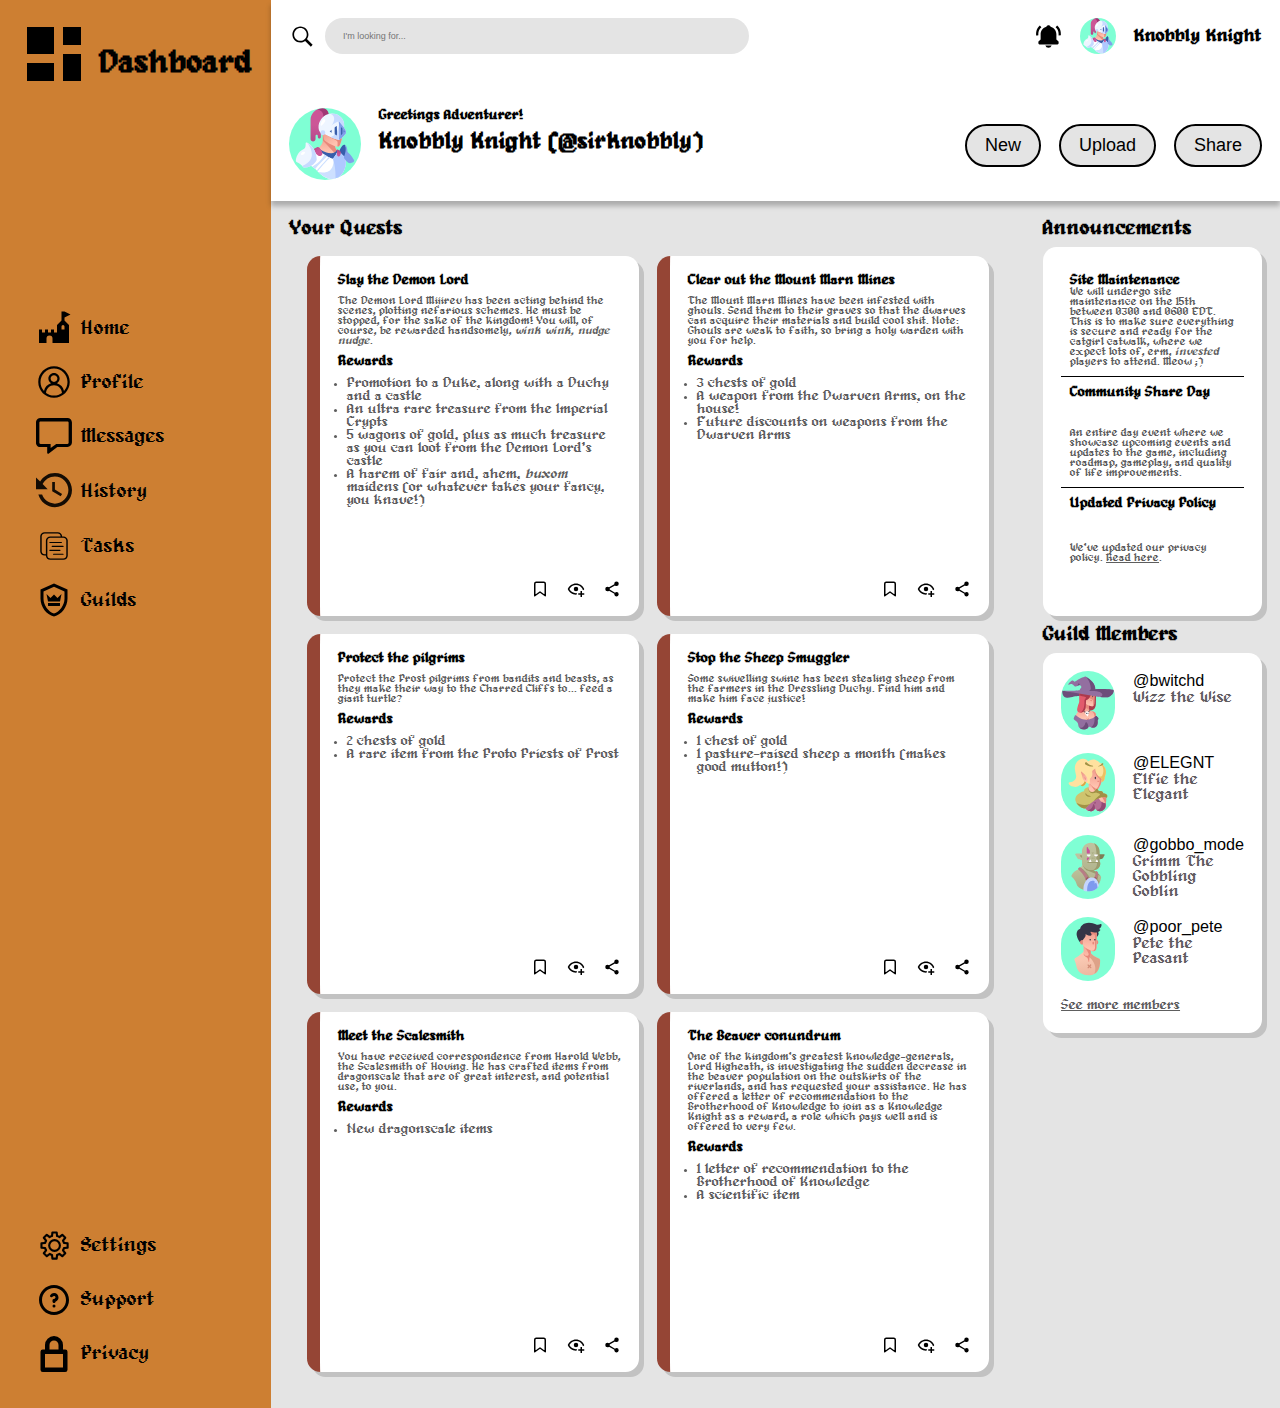
==== commit 0b27a357: "Update README" ====
--- a/index.html
+++ b/index.html
@@ -64,7 +64,7 @@
             </div>
             <div class="menu-container">
                 <img class="menu-icon" src="assets/icons/community-icon.svg" alt="home-icon">
-                <div class="menu-link">Communities</div>
+                <div class="menu-link">Guilds</div>
             </div>
         </div>
         <div class="menu-bottom">
--- a/style.css
+++ b/style.css
@@ -2,9 +2,18 @@
     --light-grey: rgb(228, 228, 228);
     --text-colour: rgb(94, 94, 94);
     --shadow-colour: rgba(0, 0, 0, 0.15);
-    --spine-colour: rgb(253, 218, 13);
+    --spine-colour: rgb(149, 69, 53);
     --card-shadow: 5px 5px 0 var(--shadow-colour);
     --card-spine: 1.5vh solid var(--spine-colour);
+}
+
+@font-face {
+    font-family: 'alagardmedium';
+    src: url('assets/fonts/alagard-webfont.woff2') format('woff2'),
+         url('assets/fonts/alagard-webfont.woff') format('woff');
+    font-weight: normal;
+    font-style: normal;
+
 }
 
 * {
@@ -22,15 +31,18 @@
     display: grid;
     grid-template-columns: 1fr 4fr;
     grid-template-rows: 1fr 4fr;
+    font-family: 'alagardmedium', sans-serif;
+    
 }
 
 .sidebar {
     grid-column: 1 / 1;
     grid-row: 1 / 3;
-    background-color: lightblue;
+    background-color: rgb(205, 127, 50);
     padding: min(2vh,2vw);
     display: grid;
     grid-template-rows: 1fr 2fr 2fr;
+    
 }
 
 
@@ -87,7 +99,6 @@
     display: flex;
     flex-direction: column;
     box-shadow: 0px 5px 5px 0px rgba(0,0,0,0.25);
-    padding: 2vh;
     gap: 2vh; 
     z-index: 1;
     
@@ -345,6 +356,7 @@
 
 .member-tag {
     font-size: 1.8vh;
+    font-family: sans-serif;
 }
 
 .member-name {
